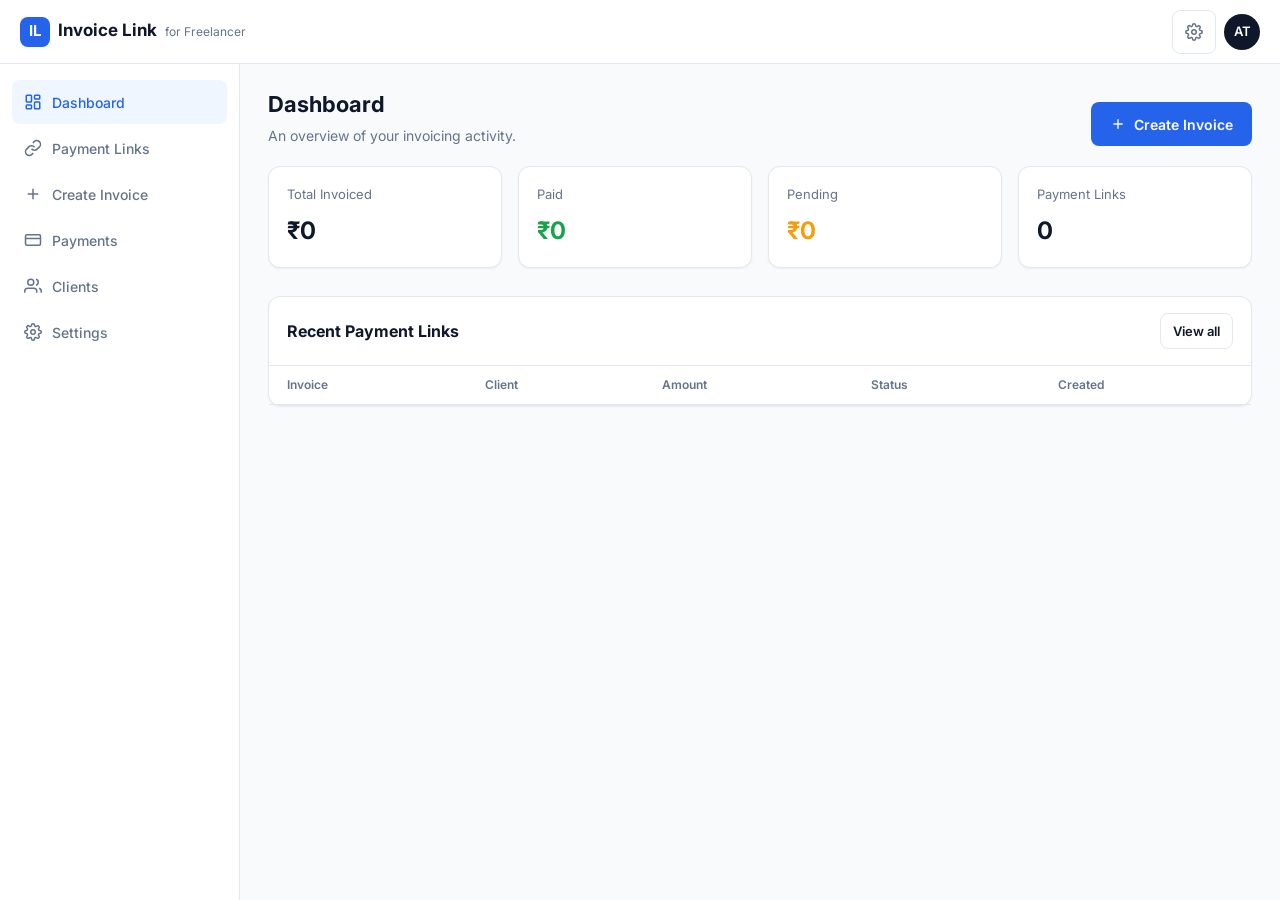
==== index.html @ 25cf14d6 "Add files via upload" ====
<!DOCTYPE html>
<html lang="en">
<head>
<meta charset="UTF-8">
<meta name="viewport" content="width=device-width, initial-scale=1.0">
<title>Invoice Link for Freelancer — Dashboard</title>
<link rel="preconnect" href="https://fonts.googleapis.com">
<link rel="preconnect" href="https://fonts.gstatic.com" crossorigin>
<link href="https://fonts.googleapis.com/css2?family=Inter:wght@400;500;600;700&display=swap" rel="stylesheet">
<link rel="stylesheet" href="style.css">
</head>
<body>

<header class="app-header">
  <div style="display:flex; align-items:center; gap:10px;">
    <button class="icon-btn menu-toggle" id="menuToggle" aria-label="Open menu" aria-expanded="false" aria-controls="sidebar">
      <svg width="18" height="18" viewBox="0 0 24 24" fill="none" stroke="currentColor" stroke-width="2"><line x1="3" y1="6" x2="21" y2="6"/><line x1="3" y1="12" x2="21" y2="12"/><line x1="3" y1="18" x2="21" y2="18"/></svg>
    </button>
    <div class="brand">
      <span class="brand__mark" aria-hidden="true">IL</span>
      <span class="brand__name">Invoice Link</span>
      <span class="brand__sub">for Freelancer</span>
    </div>
  </div>
  <div class="header-actions">
    <button class="icon-btn" id="settingsShortcut" aria-label="Settings" data-nav="settings">
      <svg width="18" height="18" viewBox="0 0 24 24" fill="none" stroke="currentColor" stroke-width="2"><circle cx="12" cy="12" r="3"/><path d="M19.4 15a1.7 1.7 0 0 0 .34 1.87l.06.06a2 2 0 1 1-2.83 2.83l-.06-.06a1.7 1.7 0 0 0-1.87-.34 1.7 1.7 0 0 0-1 1.55V21a2 2 0 0 1-4 0v-.09A1.7 1.7 0 0 0 9 19.4a1.7 1.7 0 0 0-1.87.34l-.06.06a2 2 0 1 1-2.83-2.83l.06-.06A1.7 1.7 0 0 0 4.6 15a1.7 1.7 0 0 0-1.55-1H3a2 2 0 0 1 0-4h.09A1.7 1.7 0 0 0 4.6 9a1.7 1.7 0 0 0-.34-1.87l-.06-.06a2 2 0 1 1 2.83-2.83l.06.06A1.7 1.7 0 0 0 9 4.6a1.7 1.7 0 0 0 1-1.55V3a2 2 0 0 1 4 0v.09a1.7 1.7 0 0 0 1 1.55 1.7 1.7 0 0 0 1.87-.34l.06-.06a2 2 0 1 1 2.83 2.83l-.06.06A1.7 1.7 0 0 0 19.4 9a1.7 1.7 0 0 0 1.55 1H21a2 2 0 0 1 0 4h-.09a1.7 1.7 0 0 0-1.51 1z"/></svg>
    </button>
    <span class="avatar" aria-hidden="true">AT</span>
    <span class="visually-hidden">Profile</span>
  </div>
</header>

<div class="app-shell">
  <nav class="sidebar" id="sidebar" aria-label="Primary">
    <ul class="nav-list">
      <li><a class="nav-link" href="#dashboard" data-nav="dashboard" aria-current="page">
        <svg width="18" height="18" viewBox="0 0 24 24" fill="none" stroke="currentColor" stroke-width="2"><rect x="3" y="3" width="7" height="9" rx="1"/><rect x="14" y="3" width="7" height="5" rx="1"/><rect x="14" y="12" width="7" height="9" rx="1"/><rect x="3" y="16" width="7" height="5" rx="1"/></svg>
        <span>Dashboard</span></a></li>
      <li><a class="nav-link" href="#links" data-nav="links">
        <svg width="18" height="18" viewBox="0 0 24 24" fill="none" stroke="currentColor" stroke-width="2"><path d="M10 13a5 5 0 0 0 7.54.54l3-3a5 5 0 0 0-7.07-7.07l-1.72 1.71"/><path d="M14 11a5 5 0 0 0-7.54-.54l-3 3a5 5 0 0 0 7.07 7.07l1.71-1.71"/></svg>
        <span>Payment Links</span></a></li>
      <li><a class="nav-link" href="#create" data-nav="create">
        <svg width="18" height="18" viewBox="0 0 24 24" fill="none" stroke="currentColor" stroke-width="2"><path d="M12 5v14M5 12h14"/></svg>
        <span>Create Invoice</span></a></li>
      <li><a class="nav-link" href="#payments" data-nav="payments">
        <svg width="18" height="18" viewBox="0 0 24 24" fill="none" stroke="currentColor" stroke-width="2"><rect x="2" y="5" width="20" height="14" rx="2"/><line x1="2" y1="10" x2="22" y2="10"/></svg>
        <span>Payments</span></a></li>
      <li><a class="nav-link" href="#clients" data-nav="clients">
        <svg width="18" height="18" viewBox="0 0 24 24" fill="none" stroke="currentColor" stroke-width="2"><path d="M17 21v-2a4 4 0 0 0-4-4H5a4 4 0 0 0-4 4v2"/><circle cx="9" cy="7" r="4"/><path d="M23 21v-2a4 4 0 0 0-3-3.87M16 3.13a4 4 0 0 1 0 7.75"/></svg>
        <span>Clients</span></a></li>
      <li><a class="nav-link" href="#settings" data-nav="settings">
        <svg width="18" height="18" viewBox="0 0 24 24" fill="none" stroke="currentColor" stroke-width="2"><circle cx="12" cy="12" r="3"/><path d="M19.4 15a1.7 1.7 0 0 0 .34 1.87l.06.06a2 2 0 1 1-2.83 2.83l-.06-.06a1.7 1.7 0 0 0-1.87-.34 1.7 1.7 0 0 0-1 1.55V21a2 2 0 0 1-4 0v-.09A1.7 1.7 0 0 0 9 19.4a1.7 1.7 0 0 0-1.87.34l-.06.06a2 2 0 1 1-2.83-2.83l.06-.06A1.7 1.7 0 0 0 4.6 15a1.7 1.7 0 0 0-1.55-1H3a2 2 0 0 1 0-4h.09A1.7 1.7 0 0 0 4.6 9a1.7 1.7 0 0 0-.34-1.87l-.06-.06a2 2 0 1 1 2.83-2.83l.06.06A1.7 1.7 0 0 0 9 4.6a1.7 1.7 0 0 0 1-1.55V3a2 2 0 0 1 4 0v.09a1.7 1.7 0 0 0 1 1.55 1.7 1.7 0 0 0 1.87-.34l.06-.06a2 2 0 1 1 2.83 2.83l-.06.06A1.7 1.7 0 0 0 19.4 9a1.7 1.7 0 0 0 1.55 1H21a2 2 0 0 1 0 4h-.09a1.7 1.7 0 0 0-1.51 1z"/></svg>
        <span>Settings</span></a></li>
    </ul>
  </nav>

  <main class="main" id="mainContent">

    <!-- ============================= DASHBOARD ============================= -->
    <section class="view is-active" id="view-dashboard" aria-labelledby="dashboardHeading">
      <div class="page-head">
        <div>
          <h1 id="dashboardHeading">Dashboard</h1>
          <p>An overview of your invoicing activity.</p>
        </div>
        <button class="btn btn-primary" data-nav="create">
          <svg width="16" height="16" viewBox="0 0 24 24" fill="none" stroke="currentColor" stroke-width="2"><path d="M12 5v14M5 12h14"/></svg>
          Create Invoice
        </button>
      </div>

      <div class="stat-grid">
        <div class="stat-card">
          <p class="stat-card__label">Total Invoiced</p>
          <p class="stat-card__value" id="statTotalInvoiced">₹0</p>
        </div>
        <div class="stat-card stat-card--paid">
          <p class="stat-card__label">Paid</p>
          <p class="stat-card__value" id="statPaid">₹0</p>
        </div>
        <div class="stat-card stat-card--pending">
          <p class="stat-card__label">Pending</p>
          <p class="stat-card__value" id="statPending">₹0</p>
        </div>
        <div class="stat-card">
          <p class="stat-card__label">Payment Links</p>
          <p class="stat-card__value" id="statLinkCount">0</p>
        </div>
      </div>

      <div class="panel">
        <div class="panel__header">
          <h2>Recent Payment Links</h2>
          <button class="btn btn-secondary btn-sm" data-nav="links">View all</button>
        </div>
        <div class="table-scroll">
          <table>
            <thead>
              <tr><th>Invoice</th><th>Client</th><th>Amount</th><th>Status</th><th>Created</th></tr>
            </thead>
            <tbody id="dashboardRecentBody"></tbody>
          </table>
        </div>
      </div>
    </section>

    <!-- ============================= PAYMENT LINKS ========================== -->
    <section class="view" id="view-links" aria-labelledby="linksHeading">
      <div class="page-head">
        <div>
          <h1 id="linksHeading">Payment Links</h1>
          <p>Every invoice link you've generated.</p>
        </div>
        <button class="btn btn-primary" data-nav="create">
          <svg width="16" height="16" viewBox="0 0 24 24" fill="none" stroke="currentColor" stroke-width="2"><path d="M12 5v14M5 12h14"/></svg>
          Create Invoice
        </button>
      </div>
      <div class="panel">
        <div class="panel__body table-scroll">
          <table>
            <thead>
              <tr><th>Invoice</th><th>Client</th><th>Amount</th><th>Status</th><th>Created</th><th>Actions</th></tr>
            </thead>
            <tbody id="linksTableBody"></tbody>
          </table>
          <div class="empty-state" id="linksEmptyState" hidden>
            <p><strong>No payment links yet.</strong></p>
            <p>Create an invoice to generate your first shareable link.</p>
          </div>
        </div>
      </div>
    </section>

    <!-- ============================= CREATE INVOICE ========================= -->
    <section class="view" id="view-create" aria-labelledby="createHeading">
      <div class="page-head">
        <div>
          <h1 id="createHeading">Create Invoice</h1>
          <p>Fill in the details to generate a shareable payment link.</p>
        </div>
      </div>

      <div class="panel">
        <div class="panel__body">
          <form id="invoiceForm" novalidate>

            <div class="form-section">
              <h3>Invoice information</h3>
              <div class="form-grid">
                <div class="field">
                  <label for="invoiceNumber">Invoice number</label>
                  <input type="text" id="invoiceNumber" name="invoiceNumber" readonly>
                  <span class="hint">Generated automatically when you submit.</span>
                </div>
                <div class="field">
                  <label for="serviceTitle">Service title</label>
                  <input type="text" id="serviceTitle" name="serviceTitle" placeholder="e.g. Website Development" required>
                  <span class="field-error" data-error-for="serviceTitle"></span>
                </div>
                <div class="field field--full">
                  <label for="description">Description</label>
                  <textarea id="description" name="description" placeholder="Briefly describe the work this invoice covers"></textarea>
                </div>
                <div class="field">
                  <label for="amount">Amount</label>
                  <div class="amount-row">
                    <input type="number" id="amount" name="amount" min="1" step="0.01" placeholder="5000" required>
                    <select id="currency" name="currency">
                      <option value="INR" selected>INR</option>
                      <option value="USD">USD</option>
                      <option value="EUR">EUR</option>
                    </select>
                  </div>
                  <span class="field-error" data-error-for="amount"></span>
                </div>
                <div class="field">
                  <label for="dueDate">Due date</label>
                  <input type="date" id="dueDate" name="dueDate" required>
                  <span class="field-error" data-error-for="dueDate"></span>
                </div>
              </div>
            </div>

            <div class="form-section">
              <h3>Client information</h3>
              <div class="form-grid">
                <div class="field">
                  <label for="clientName">Client name</label>
                  <input type="text" id="clientName" name="clientName" required>
                  <span class="field-error" data-error-for="clientName"></span>
                </div>
                <div class="field">
                  <label for="clientEmail">Client email</label>
                  <input type="email" id="clientEmail" name="clientEmail" required>
                  <span class="field-error" data-error-for="clientEmail"></span>
                </div>
                <div class="field">
                  <label for="clientPhone">Client phone</label>
                  <input type="tel" id="clientPhone" name="clientPhone">
                </div>
                <div class="field">
                  <label for="company">Company</label>
                  <input type="text" id="company" name="company">
                </div>
              </div>
            </div>

            <div class="form-section">
              <h3>Payment information</h3>
              <div class="form-grid">
                <div class="field">
                  <label for="upiId">UPI ID</label>
                  <input type="text" id="upiId" name="upiId" placeholder="yourname@upi" required>
                  <span class="field-error" data-error-for="upiId"></span>
                </div>
                <div class="field">
                  <label for="upiName">UPI name</label>
                  <input type="text" id="upiName" name="upiName" placeholder="Name shown to payer" required>
                  <span class="field-error" data-error-for="upiName"></span>
                </div>
                <div class="field field--full">
                  <label for="qrUpload">UPI QR code</label>
                  <div class="qr-upload">
                    <div class="qr-upload__preview" id="qrPreview">
                      <svg width="24" height="24" viewBox="0 0 24 24" fill="none" stroke="currentColor" stroke-width="2" style="color:#94A3B8"><rect x="3" y="3" width="7" height="7"/><rect x="14" y="3" width="7" height="7"/><rect x="3" y="14" width="7" height="7"/></svg>
                    </div>
                    <div>
                      <input type="file" id="qrUpload" name="qrUpload" accept="image/*">
                      <p class="hint">Optional — a QR code is also generated automatically from your UPI ID.</p>
                    </div>
                  </div>
                </div>
                <div class="field field--full">
                  <label for="notes">Additional notes</label>
                  <textarea id="notes" name="notes" placeholder="Optional note shown to the client"></textarea>
                </div>
              </div>
            </div>

            <div class="form-footer">
              <button type="button" class="btn btn-secondary" id="resetFormBtn">Clear form</button>
              <button type="submit" class="btn btn-primary">Generate Payment Link</button>
            </div>
          </form>

          <div class="link-result" id="linkResult">
            <svg width="18" height="18" viewBox="0 0 24 24" fill="none" stroke="var(--color-success)" stroke-width="2"><path d="M22 11.08V12a10 10 0 1 1-5.93-9.14"/><polyline points="22 4 12 14.01 9 11.01"/></svg>
            <code id="linkResultText"></code>
            <button class="btn btn-secondary btn-sm" id="copyLinkBtn">Copy</button>
            <button class="btn btn-secondary btn-sm" id="shareLinkBtn">Share on WhatsApp</button>
          </div>
        </div>
      </div>
    </section>

    <!-- ============================= PAYMENTS =============================== -->
    <section class="view" id="view-payments" aria-labelledby="paymentsHeading">
      <div class="page-head">
        <div>
          <h1 id="paymentsHeading">Payments</h1>
          <p>Review submissions and verify received payments.</p>
        </div>
        <button class="btn btn-secondary btn-sm" id="refreshPaymentsBtn">Refresh</button>
      </div>

      <div class="panel">
        <div class="panel__header">
          <h2>Pending verification</h2>
        </div>
        <div class="panel__body" id="pendingPaymentsList"></div>
        <div class="empty-state" id="pendingEmptyState" hidden>
          <p><strong>Nothing pending.</strong></p>
          <p>Submitted payments awaiting your verification will show up here.</p>
        </div>
      </div>

      <div class="panel" style="margin-top:20px;">
        <div class="panel__header">
          <h2>All payments</h2>
        </div>
        <div class="table-scroll">
          <table>
            <thead>
              <tr><th>Invoice</th><th>Client</th><th>Amount</th><th>UTR</th><th>Status</th><th>Submitted</th></tr>
            </thead>
            <tbody id="allPaymentsBody"></tbody>
          </table>
        </div>
      </div>
    </section>

    <!-- ============================= CLIENTS ================================= -->
    <section class="view" id="view-clients" aria-labelledby="clientsHeading">
      <div class="page-head">
        <div>
          <h1 id="clientsHeading">Clients</h1>
          <p>Everyone you've invoiced through Invoice Link.</p>
        </div>
      </div>
      <div class="panel">
        <div class="table-scroll">
          <table>
            <thead>
              <tr><th>Client</th><th>Company</th><th>Email</th><th>Invoices</th><th>Total paid</th></tr>
            </thead>
            <tbody id="clientsTableBody"></tbody>
          </table>
        </div>
        <div class="empty-state" id="clientsEmptyState" hidden>
          <p><strong>No clients yet.</strong></p>
          <p>Clients appear here once you create your first invoice.</p>
        </div>
      </div>
    </section>

    <!-- ============================= SETTINGS ================================ -->
    <section class="view" id="view-settings" aria-labelledby="settingsHeading">
      <div class="page-head">
        <div>
          <h1 id="settingsHeading">Settings</h1>
          <p>Connect your Google Sheets backend and default payment details.</p>
        </div>
      </div>
      <div class="panel">
        <div class="panel__body settings-grid">
          <div class="field">
            <label for="settingsScriptUrl">Google Apps Script Web App URL</label>
            <input type="url" id="settingsScriptUrl" placeholder="https://script.google.com/macros/s/AKfycbyOiIoFltcl5PeaCTI5nNxFdUTY6X_aiPdOyytoQ_7DCXQsk9iRJIqCrq6R4OcUw2ZMYw/exec">
            <span class="hint">Public endpoint only — this holds no credentials. See apps-script/README for setup.</span>
          </div>
          <div class="field">
            <label for="settingsUpiId">Default UPI ID</label>
            <input type="text" id="settingsUpiId" placeholder="yourname@upi">
          </div>
          <div class="field">
            <label for="settingsUpiName">Default UPI name</label>
            <input type="text" id="settingsUpiName">
          </div>
          <div>
            <button class="btn btn-primary" id="saveSettingsBtn">Save settings</button>
          </div>
        </div>
      </div>
    </section>

  </main>
</div>

<!-- Payment link details modal -->
<div class="overlay" id="linkDetailsOverlay" role="dialog" aria-modal="true" aria-labelledby="linkDetailsTitle">
  <div class="modal modal--invoice">
    <div class="modal__header">
      <h3 id="linkDetailsTitle">Payment link details</h3>
      <button class="icon-btn" id="linkDetailsClose" aria-label="Close">
        <svg width="16" height="16" viewBox="0 0 24 24" fill="none" stroke="currentColor" stroke-width="2"><line x1="18" y1="6" x2="6" y2="18"/><line x1="6" y1="6" x2="18" y2="18"/></svg>
      </button>
    </div>
    <div class="modal__body">
      <dl class="invoice-details-grid">
        <div><dt>Invoice</dt><dd id="linkDetailsInvoice">—</dd></div>
        <div><dt>Client</dt><dd id="linkDetailsClient">—</dd></div>
        <div><dt>Company</dt><dd id="linkDetailsCompany">—</dd></div>
        <div><dt>Email</dt><dd id="linkDetailsEmail">—</dd></div>
        <div><dt>Service</dt><dd id="linkDetailsService">—</dd></div>
        <div><dt>Amount</dt><dd id="linkDetailsAmount">—</dd></div>
        <div><dt>Status</dt><dd id="linkDetailsStatus">—</dd></div>
        <div><dt>Created</dt><dd id="linkDetailsCreated">—</dd></div>
      </dl>
      <div class="payment-link-preview">
        <p class="payment-link-preview__label">Payment link</p>
        <p id="linkDetailsUrl" class="payment-link-preview__url"></p>
      </div>
    </div>
    <div class="modal__footer">
      <button class="btn btn-secondary" id="linkDetailsCopy">Copy link</button>
      <button class="btn btn-secondary" id="linkDetailsCancel">Close</button>
      <button class="btn btn-primary" id="linkDetailsOpen">Open payment page</button>
    </div>
  </div>
</div>

<!-- Reject reason modal -->
<div class="overlay" id="rejectOverlay" role="dialog" aria-modal="true" aria-labelledby="rejectModalTitle">
  <div class="modal">
    <div class="modal__header">
      <h3 id="rejectModalTitle">Reject payment</h3>
      <button class="icon-btn" id="rejectModalClose" aria-label="Close">
        <svg width="16" height="16" viewBox="0 0 24 24" fill="none" stroke="currentColor" stroke-width="2"><line x1="18" y1="6" x2="6" y2="18"/><line x1="6" y1="6" x2="18" y2="18"/></svg>
      </button>
    </div>
    <div class="modal__body">
      <div class="field">
        <label for="rejectReason">Reason for rejection</label>
        <textarea id="rejectReason" placeholder="e.g. UTR does not match any received payment"></textarea>
      </div>
    </div>
    <div class="modal__footer">
      <button class="btn btn-secondary" id="rejectCancelBtn">Cancel</button>
      <button class="btn btn-danger" id="rejectConfirmBtn">Reject payment</button>
    </div>
  </div>
</div>

<div class="toast-stack" id="toastStack" aria-live="polite"></div>

<script src="script.js"></script>
</body>
</html>
---- style.css ----
/* ==========================================================================
   Invoice Link — Dashboard Styles
   ========================================================================== */

:root {
  --color-primary: #2563EB;
  --color-primary-dark: #1D4ED8;
  --color-dark: #0F172A;
  --color-bg: #F8FAFC;
  --color-white: #FFFFFF;
  --color-text: #111827;
  --color-text-secondary: #64748B;
  --color-border: #E2E8F0;
  --color-success: #16A34A;
  --color-success-bg: #F0FDF4;
  --color-warning: #F59E0B;
  --color-warning-bg: #FFFBEB;
  --color-error: #DC2626;
  --color-error-bg: #FEF2F2;

  --font-base: Inter, Arial, sans-serif;

  --radius-sm: 8px;
  --radius-md: 12px;
  --radius-lg: 16px;

  --shadow-sm: 0 1px 2px rgba(15, 23, 42, 0.06);
  --shadow-md: 0 4px 12px rgba(15, 23, 42, 0.08);

  --header-h: 64px;
  --sidebar-w: 240px;
}

* {
  box-sizing: border-box;
}

html, body {
  margin: 0;
  padding: 0;
}

body {
  font-family: var(--font-base);
  background: var(--color-bg);
  color: var(--color-text);
  font-size: 15px;
  line-height: 1.5;
  -webkit-font-smoothing: antialiased;
}

a {
  color: inherit;
}

button {
  font-family: inherit;
}

img {
  max-width: 100%;
}

.visually-hidden {
  position: absolute;
  width: 1px;
  height: 1px;
  padding: 0;
  margin: -1px;
  overflow: hidden;
  clip: rect(0, 0, 0, 0);
  white-space: nowrap;
  border: 0;
}

:focus-visible {
  outline: 2px solid var(--color-primary);
  outline-offset: 2px;
}

/* ------------------------------- Header --------------------------------- */

.app-header {
  height: var(--header-h);
  background: var(--color-white);
  border-bottom: 1px solid var(--color-border);
  display: flex;
  align-items: center;
  justify-content: space-between;
  padding: 0 20px;
  position: sticky;
  top: 0;
  z-index: 30;
}

.brand {
  display: flex;
  align-items: baseline;
  gap: 8px;
}

.brand__mark {
  width: 30px;
  height: 30px;
  border-radius: 8px;
  background: var(--color-primary);
  color: var(--color-white);
  display: inline-flex;
  align-items: center;
  justify-content: center;
  font-weight: 700;
  font-size: 15px;
  flex-shrink: 0;
}

.brand__name {
  font-weight: 700;
  font-size: 17px;
  color: var(--color-dark);
}

.brand__sub {
  font-size: 12px;
  color: var(--color-text-secondary);
}

.header-actions {
  display: flex;
  align-items: center;
  gap: 8px;
}

.icon-btn {
  width: 40px;
  height: 40px;
  min-width: 44px;
  min-height: 44px;
  border-radius: var(--radius-sm);
  border: 1px solid var(--color-border);
  background: var(--color-white);
  display: inline-flex;
  align-items: center;
  justify-content: center;
  cursor: pointer;
  color: var(--color-text-secondary);
}

.icon-btn:hover {
  background: var(--color-bg);
  color: var(--color-text);
}

.menu-toggle {
  display: none;
}

.avatar {
  width: 36px;
  height: 36px;
  border-radius: 50%;
  background: var(--color-dark);
  color: var(--color-white);
  display: inline-flex;
  align-items: center;
  justify-content: center;
  font-weight: 600;
  font-size: 13px;
}

/* ------------------------------- Shell ----------------------------------- */

.app-shell {
  display: grid;
  grid-template-columns: var(--sidebar-w) 1fr;
  min-height: calc(100vh - var(--header-h));
}

.sidebar {
  background: var(--color-white);
  border-right: 1px solid var(--color-border);
  padding: 16px 12px;
}

.nav-list {
  list-style: none;
  margin: 0;
  padding: 0;
  display: flex;
  flex-direction: column;
  gap: 2px;
}

.nav-link {
  display: flex;
  align-items: center;
  gap: 10px;
  padding: 10px 12px;
  min-height: 44px;
  border-radius: var(--radius-sm);
  text-decoration: none;
  color: var(--color-text-secondary);
  font-size: 14px;
  font-weight: 500;
}

.nav-link svg {
  flex-shrink: 0;
}

.nav-link:hover {
  background: var(--color-bg);
  color: var(--color-text);
}

.nav-link[aria-current="page"] {
  background: #EFF6FF;
  color: var(--color-primary);
}

.main {
  padding: 24px 28px 48px;
  min-width: 0;
}

.page-head {
  display: flex;
  align-items: flex-end;
  justify-content: space-between;
  margin-bottom: 20px;
  gap: 12px;
  flex-wrap: wrap;
}

.page-head h1 {
  font-size: 22px;
  margin: 0 0 4px;
  color: var(--color-dark);
}

.page-head p {
  margin: 0;
  color: var(--color-text-secondary);
  font-size: 14px;
}

/* ------------------------------- Buttons ---------------------------------- */

.btn {
  display: inline-flex;
  align-items: center;
  justify-content: center;
  gap: 8px;
  min-height: 44px;
  padding: 0 18px;
  border-radius: var(--radius-sm);
  font-size: 14px;
  font-weight: 600;
  border: 1px solid transparent;
  cursor: pointer;
  white-space: nowrap;
}

.btn-primary {
  background: var(--color-primary);
  color: var(--color-white);
}

.btn-primary:hover {
  background: var(--color-primary-dark);
}

.btn-secondary {
  background: var(--color-white);
  border-color: var(--color-border);
  color: var(--color-text);
}

.btn-secondary:hover {
  background: var(--color-bg);
}

.btn-ghost {
  background: transparent;
  color: var(--color-text-secondary);
}

.btn-ghost:hover {
  color: var(--color-text);
}

.btn-danger {
  background: var(--color-white);
  border-color: var(--color-error);
  color: var(--color-error);
}

.btn-danger:hover {
  background: var(--color-error-bg);
}

.btn-sm {
  min-height: 36px;
  padding: 0 12px;
  font-size: 13px;
}

.btn:disabled {
  opacity: 0.5;
  cursor: not-allowed;
}

/* ------------------------------- Cards ------------------------------------ */

.stat-grid {
  display: grid;
  grid-template-columns: repeat(4, 1fr);
  gap: 16px;
  margin-bottom: 28px;
}

.stat-card {
  background: var(--color-white);
  border: 1px solid var(--color-border);
  border-radius: var(--radius-md);
  padding: 18px;
  box-shadow: var(--shadow-sm);
}

.stat-card__label {
  font-size: 13px;
  color: var(--color-text-secondary);
  margin: 0 0 8px;
}

.stat-card__value {
  font-size: 24px;
  font-weight: 700;
  color: var(--color-dark);
  margin: 0;
}

.stat-card--paid .stat-card__value { color: var(--color-success); }
.stat-card--pending .stat-card__value { color: var(--color-warning); }

.panel {
  background: var(--color-white);
  border: 1px solid var(--color-border);
  border-radius: var(--radius-md);
  box-shadow: var(--shadow-sm);
}

.panel__header {
  display: flex;
  align-items: center;
  justify-content: space-between;
  padding: 16px 18px;
  border-bottom: 1px solid var(--color-border);
  gap: 12px;
  flex-wrap: wrap;
}

.panel__header h2 {
  font-size: 16px;
  margin: 0;
  color: var(--color-dark);
}

.panel__body {
  padding: 18px;
}

/* ------------------------------- Tables ------------------------------------ */

.table-scroll {
  overflow-x: auto;
}

table {
  width: 100%;
  border-collapse: collapse;
  min-width: 640px;
}

thead th {
  text-align: left;
  font-size: 12px;
  font-weight: 600;
  color: var(--color-text-secondary);
  padding: 10px 18px;
  border-bottom: 1px solid var(--color-border);
}

tbody td {
  padding: 14px 18px;
  border-bottom: 1px solid var(--color-border);
  font-size: 14px;
}

tbody tr:last-child td {
  border-bottom: none;
}

.cell-actions {
  display: flex;
  gap: 6px;
  flex-wrap: wrap;
}

/* ------------------------------- Badges ------------------------------------ */

.badge {
  display: inline-flex;
  align-items: center;
  gap: 6px;
  padding: 3px 10px;
  border-radius: 999px;
  font-size: 12px;
  font-weight: 600;
}

.badge::before {
  content: "";
  width: 6px;
  height: 6px;
  border-radius: 50%;
  background: currentColor;
}

.badge--paid { background: var(--color-success-bg); color: var(--color-success); }
.badge--pending { background: var(--color-warning-bg); color: var(--color-warning); }
.badge--rejected { background: var(--color-error-bg); color: var(--color-error); }
.badge--disabled { background: #F1F5F9; color: var(--color-text-secondary); }

/* ------------------------------- Forms ------------------------------------ */

.form-grid {
  display: grid;
  grid-template-columns: repeat(2, 1fr);
  gap: 16px;
}

.field {
  display: flex;
  flex-direction: column;
  gap: 6px;
}

.field--full {
  grid-column: 1 / -1;
}

.field label {
  font-size: 13px;
  font-weight: 600;
  color: var(--color-text);
}

.field .hint {
  font-size: 12px;
  color: var(--color-text-secondary);
}

.field input,
.field select,
.field textarea {
  min-height: 44px;
  padding: 10px 12px;
  border: 1px solid var(--color-border);
  border-radius: var(--radius-sm);
  font-size: 14px;
  font-family: inherit;
  background: var(--color-white);
  color: var(--color-text);
  width: 100%;
}

.field textarea {
  min-height: 88px;
  resize: vertical;
}

.field input:focus,
.field select:focus,
.field textarea:focus {
  outline: none;
  border-color: var(--color-primary);
  box-shadow: 0 0 0 3px rgba(37, 99, 235, 0.15);
}

.field-error {
  font-size: 12px;
  color: var(--color-error);
  min-height: 16px;
}

.field.has-error input,
.field.has-error select,
.field.has-error textarea {
  border-color: var(--color-error);
}

.amount-row {
  display: grid;
  grid-template-columns: 1fr 120px;
  gap: 12px;
}

.form-section + .form-section {
  margin-top: 26px;
  padding-top: 22px;
  border-top: 1px solid var(--color-border);
}

.form-section h3 {
  font-size: 14px;
  margin: 0 0 14px;
  color: var(--color-dark);
}

.form-footer {
  display: flex;
  justify-content: flex-end;
  gap: 10px;
  margin-top: 24px;
}

.qr-upload {
  border: 1px dashed var(--color-border);
  border-radius: var(--radius-sm);
  padding: 16px;
  display: flex;
  align-items: center;
  gap: 14px;
}

.qr-upload__preview {
  width: 64px;
  height: 64px;
  border-radius: var(--radius-sm);
  background: var(--color-bg);
  border: 1px solid var(--color-border);
  display: flex;
  align-items: center;
  justify-content: center;
  overflow: hidden;
  flex-shrink: 0;
}

/* ------------------------------- Link result ------------------------------- */

.link-result {
  display: none;
  align-items: center;
  gap: 10px;
  margin-top: 18px;
  padding: 14px 16px;
  background: var(--color-success-bg);
  border: 1px solid #BBF7D0;
  border-radius: var(--radius-sm);
  flex-wrap: wrap;
}

.link-result.is-visible {
  display: flex;
}

.link-result code {
  flex: 1;
  min-width: 200px;
  font-size: 13px;
  background: var(--color-white);
  padding: 8px 10px;
  border-radius: 6px;
  border: 1px solid var(--color-border);
  overflow-wrap: anywhere;
}

/* ------------------------------- Toast ------------------------------------- */

.toast-stack {
  position: fixed;
  bottom: 20px;
  right: 20px;
  display: flex;
  flex-direction: column;
  gap: 8px;
  z-index: 100;
}

.toast {
  background: var(--color-dark);
  color: var(--color-white);
  padding: 12px 16px;
  border-radius: var(--radius-sm);
  font-size: 13px;
  box-shadow: var(--shadow-md);
  max-width: 320px;
  animation: toast-in 0.18s ease-out;
}

.toast--error { background: var(--color-error); }
.toast--success { background: var(--color-success); }

@keyframes toast-in {
  from { opacity: 0; transform: translateY(6px); }
  to { opacity: 1; transform: translateY(0); }
}

/* ------------------------------- Empty state -------------------------------- */

.empty-state {
  text-align: center;
  padding: 40px 20px;
  color: var(--color-text-secondary);
}

.empty-state p {
  margin: 6px 0 0;
  font-size: 13px;
}

/* ------------------------------- Overlay / modal ----------------------------- */

.overlay {
  position: fixed;
  inset: 0;
  background: rgba(15, 23, 42, 0.45);
  display: none;
  align-items: center;
  justify-content: center;
  padding: 20px;
  z-index: 50;
}

.overlay.is-open {
  display: flex;
}

.modal {
  background: var(--color-white);
  border-radius: var(--radius-md);
  max-width: 420px;
  width: 100%;
  box-shadow: var(--shadow-md);
}

.modal--invoice {
  max-width: 560px;
}

.modal__header {
  padding: 18px;
  border-bottom: 1px solid var(--color-border);
  display: flex;
  align-items: center;
  justify-content: space-between;
}

.modal__header h3 {
  margin: 0;
  font-size: 16px;
}

.modal__body {
  padding: 18px;
}

.modal__footer {
  padding: 14px 18px;
  border-top: 1px solid var(--color-border);
  display: flex;
  justify-content: flex-end;
  gap: 10px;
  flex-wrap: wrap;
}

.invoice-details-grid {
  display: grid;
  grid-template-columns: repeat(2, minmax(0, 1fr));
  gap: 16px;
  margin: 0;
}

.invoice-details-grid dt,
.payment-link-preview__label {
  color: var(--color-text-secondary);
  font-size: 12px;
  margin: 0 0 4px;
}

.invoice-details-grid dd {
  margin: 0;
  overflow-wrap: anywhere;
  font-size: 14px;
  font-weight: 600;
}

.payment-link-preview {
  margin-top: 20px;
  padding: 12px;
  background: var(--color-background);
  border: 1px solid var(--color-border);
  border-radius: var(--radius-sm);
}

.payment-link-preview__url {
  margin: 0;
  overflow-wrap: anywhere;
  color: var(--color-primary);
  font-size: 13px;
}

/* ------------------------------- Settings ----------------------------------- */

.settings-grid {
  display: grid;
  gap: 16px;
  max-width: 560px;
}

/* ------------------------------- Views toggle -------------------------------- */

.view {
  display: none;
}

.view.is-active {
  display: block;
}

/* ------------------------------- Responsive ----------------------------------- */

@media (max-width: 480px) {
  .invoice-details-grid {
    grid-template-columns: 1fr;
  }

  .modal__footer > .btn {
    flex: 1 1 auto;
  }
}

@media (max-width: 1024px) {
  .stat-grid {
    grid-template-columns: repeat(2, 1fr);
  }
  .form-grid {
    grid-template-columns: 1fr;
  }
  .amount-row {
    grid-template-columns: 1fr 100px;
  }
}

@media (max-width: 860px) {
  :root {
    --sidebar-w: 76px;
  }
  .nav-link span {
    display: none;
  }
  .nav-link {
    justify-content: center;
  }
  .brand__sub {
    display: none;
  }
}

@media (max-width: 640px) {
  .menu-toggle {
    display: inline-flex;
  }
  .app-shell {
    grid-template-columns: 1fr;
  }
  .sidebar {
    position: fixed;
    top: var(--header-h);
    left: 0;
    bottom: 0;
    width: 240px;
    transform: translateX(-100%);
    transition: transform 0.2s ease;
    z-index: 40;
  }
  .sidebar.is-open {
    transform: translateX(0);
    box-shadow: var(--shadow-md);
  }
  .nav-link span {
    display: inline;
  }
  .nav-link {
    justify-content: flex-start;
  }
  .brand__sub {
    display: block;
  }
  .stat-grid {
    grid-template-columns: 1fr 1fr;
  }
  .main {
    padding: 18px 16px 40px;
  }
}
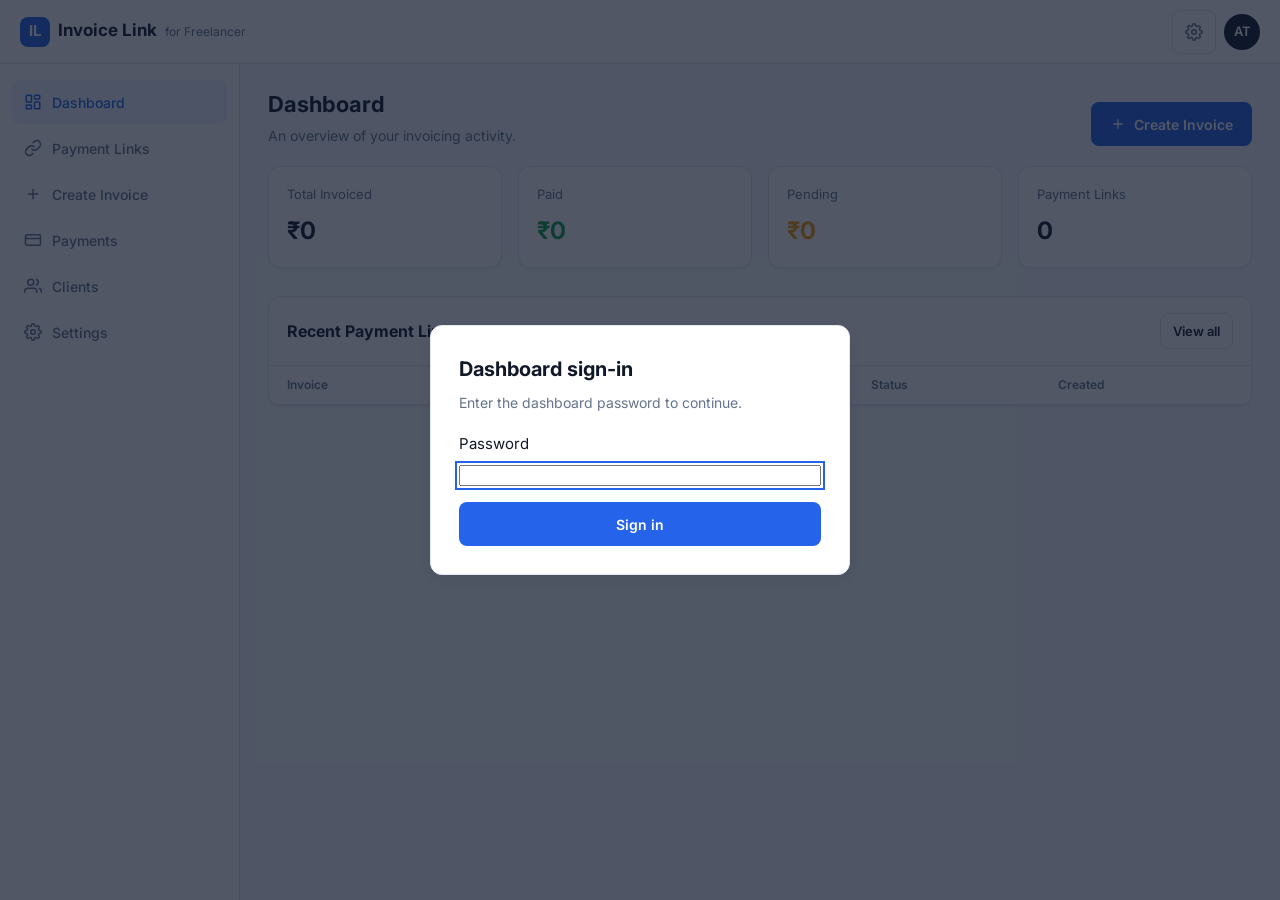
==== commit 4f2b1324: "Add files via upload" ====
--- a/index.html
+++ b/index.html
@@ -26,6 +26,7 @@
     <button class="icon-btn" id="settingsShortcut" aria-label="Settings" data-nav="settings">
       <svg width="18" height="18" viewBox="0 0 24 24" fill="none" stroke="currentColor" stroke-width="2"><circle cx="12" cy="12" r="3"/><path d="M19.4 15a1.7 1.7 0 0 0 .34 1.87l.06.06a2 2 0 1 1-2.83 2.83l-.06-.06a1.7 1.7 0 0 0-1.87-.34 1.7 1.7 0 0 0-1 1.55V21a2 2 0 0 1-4 0v-.09A1.7 1.7 0 0 0 9 19.4a1.7 1.7 0 0 0-1.87.34l-.06.06a2 2 0 1 1-2.83-2.83l.06-.06A1.7 1.7 0 0 0 4.6 15a1.7 1.7 0 0 0-1.55-1H3a2 2 0 0 1 0-4h.09A1.7 1.7 0 0 0 4.6 9a1.7 1.7 0 0 0-.34-1.87l-.06-.06a2 2 0 1 1 2.83-2.83l.06.06A1.7 1.7 0 0 0 9 4.6a1.7 1.7 0 0 0 1-1.55V3a2 2 0 0 1 4 0v.09a1.7 1.7 0 0 0 1 1.55 1.7 1.7 0 0 0 1.87-.34l.06-.06a2 2 0 1 1 2.83 2.83l-.06.06A1.7 1.7 0 0 0 19.4 9a1.7 1.7 0 0 0 1.55 1H21a2 2 0 0 1 0 4h-.09a1.7 1.7 0 0 0-1.51 1z"/></svg>
     </button>
+    <button class="btn btn-secondary btn-sm" id="adminSignOut" type="button" hidden>Sign out</button>
     <span class="avatar" aria-hidden="true">AT</span>
     <span class="visually-hidden">Profile</span>
   </div>
@@ -348,6 +349,16 @@
   </main>
 </div>
 
+<dialog class="admin-auth" id="adminAuthDialog" aria-labelledby="adminAuthTitle">
+  <h1 id="adminAuthTitle">Dashboard sign-in</h1>
+  <p id="adminAuthMessage" aria-live="polite">Enter the dashboard password to continue.</p>
+  <form id="adminAuthForm">
+    <label for="adminPassword">Password</label>
+    <input id="adminPassword" type="password" name="password" autocomplete="current-password" required>
+    <button class="btn btn-primary" id="adminAuthSubmit" type="submit">Sign in</button>
+  </form>
+</dialog>
+
 <!-- Payment link details modal -->
 <div class="overlay" id="linkDetailsOverlay" role="dialog" aria-modal="true" aria-labelledby="linkDetailsTitle">
   <div class="modal modal--invoice">
--- a/style.css
+++ b/style.css
@@ -674,6 +674,49 @@
   flex-wrap: wrap;
 }
 
+.admin-auth {
+  width: min(420px, calc(100% - 32px));
+  padding: 28px;
+  border: 1px solid var(--color-border);
+  border-radius: var(--radius-md);
+  color: var(--color-text);
+  background: var(--color-white);
+  box-shadow: var(--shadow-md);
+}
+
+.admin-auth::backdrop {
+  background: rgba(15, 23, 42, 0.72);
+}
+
+.admin-auth h1 {
+  margin: 0 0 8px;
+  font-size: 20px;
+}
+
+.admin-auth p {
+  margin: 0 0 20px;
+  color: var(--color-text-secondary);
+  font-size: 14px;
+}
+
+.admin-auth form {
+  display: grid;
+  gap: 10px;
+}
+
+.admin-auth input {
+  width: 100%;
+}
+
+.admin-auth button {
+  width: 100%;
+  margin-top: 6px;
+}
+
+#adminSignOut[hidden] {
+  display: none;
+}
+
 .invoice-details-grid {
   display: grid;
   grid-template-columns: repeat(2, minmax(0, 1fr));
